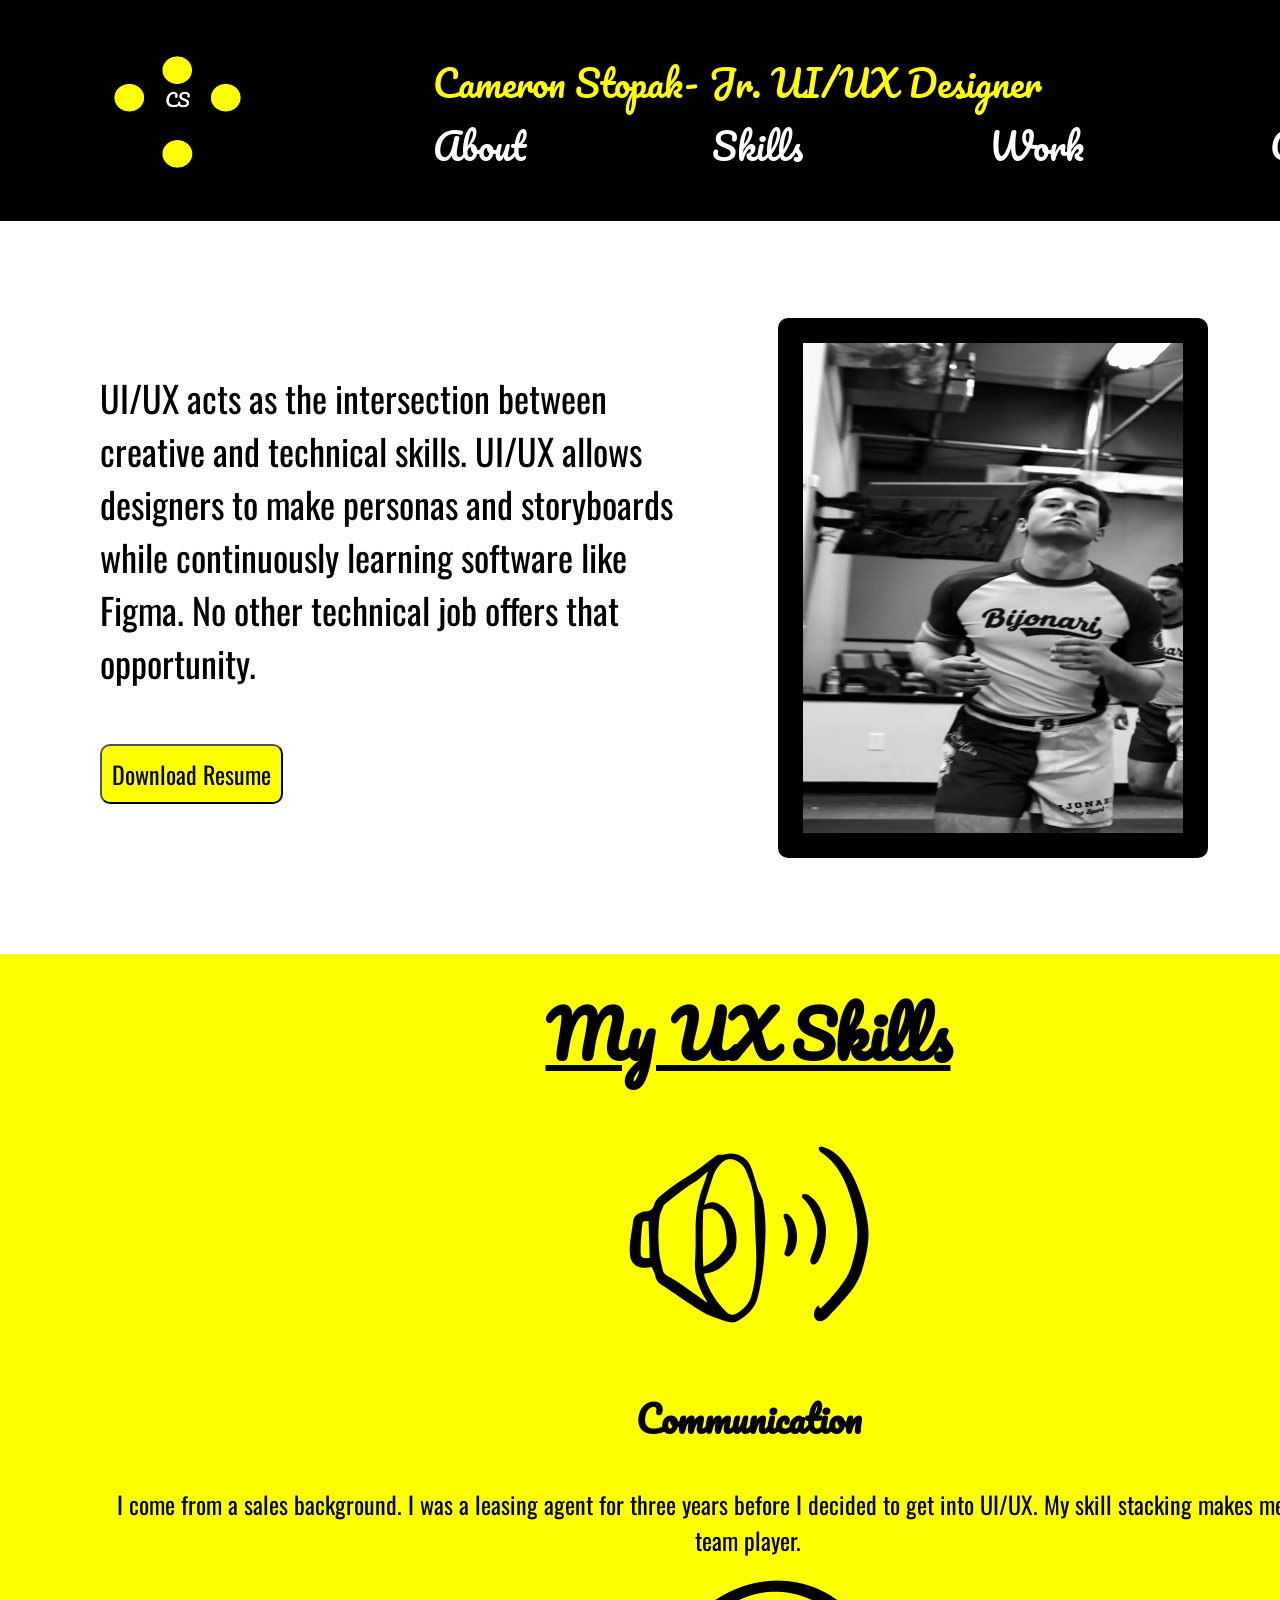
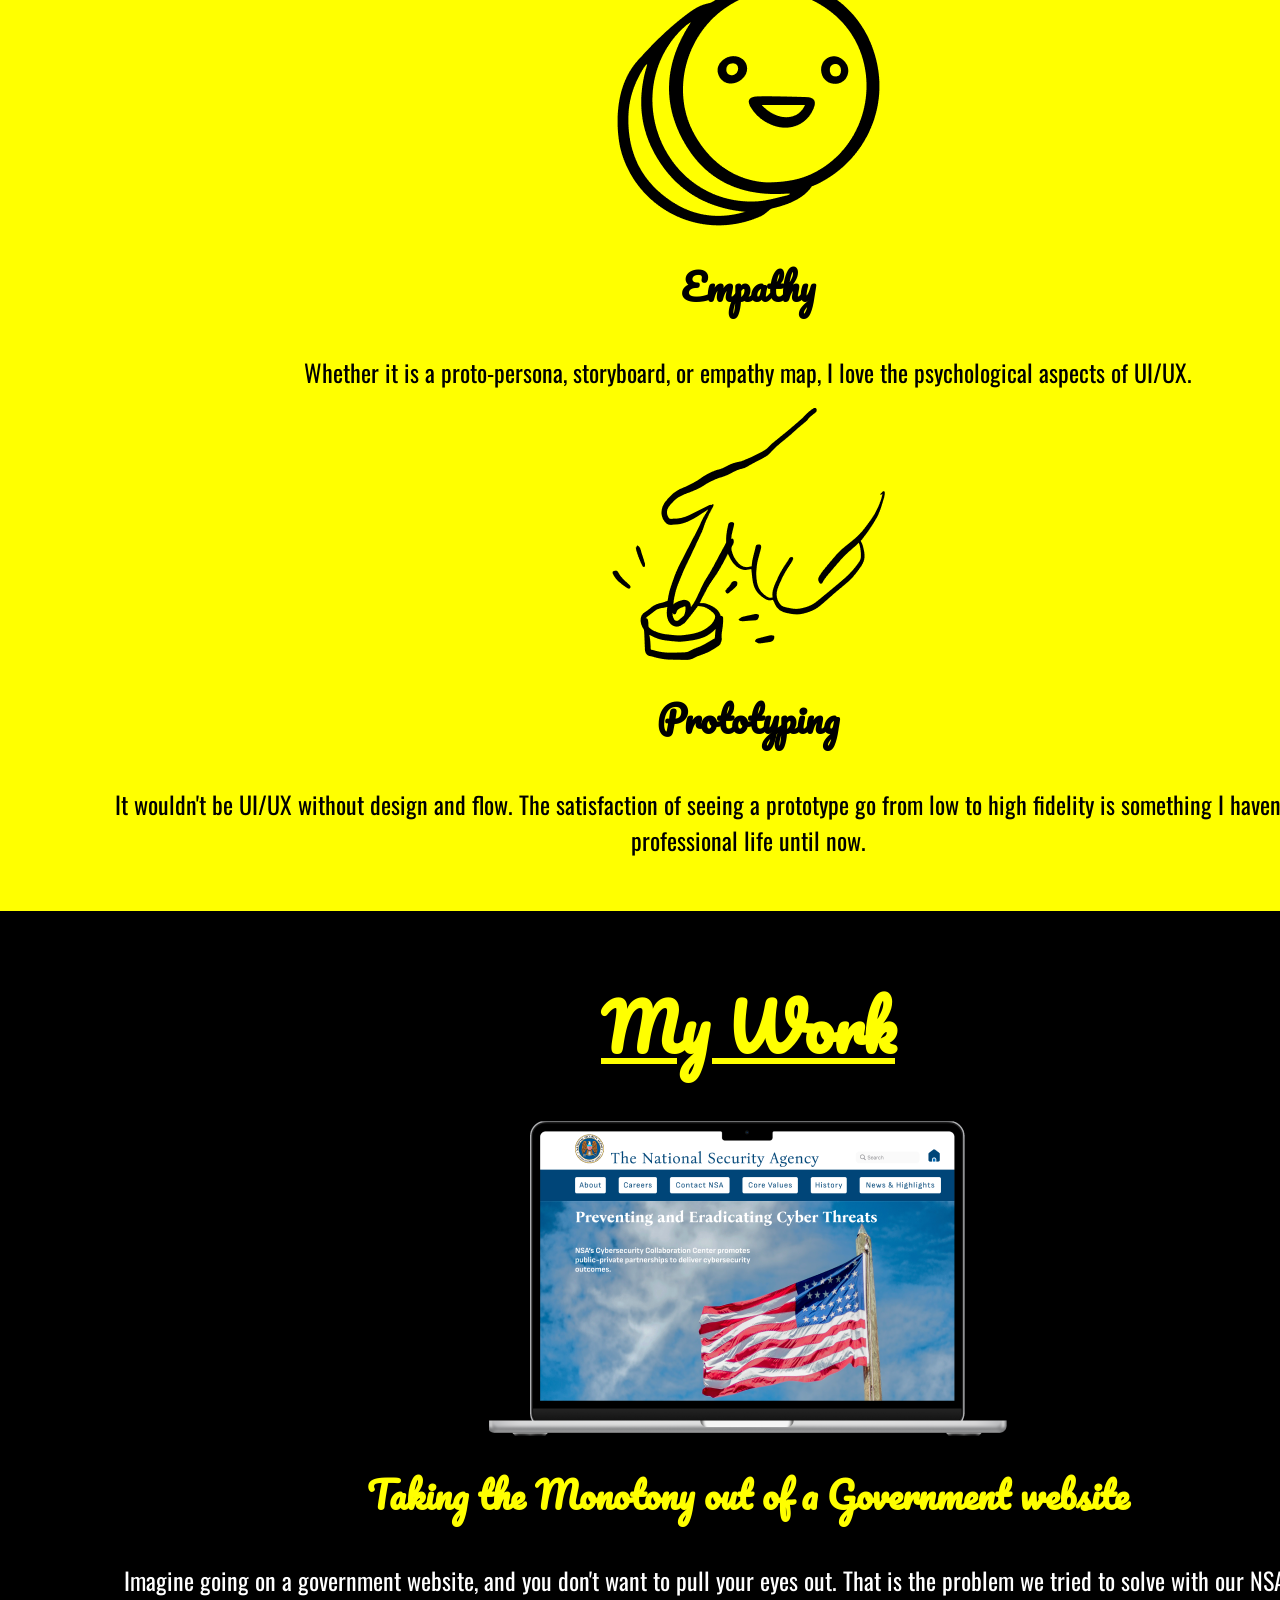
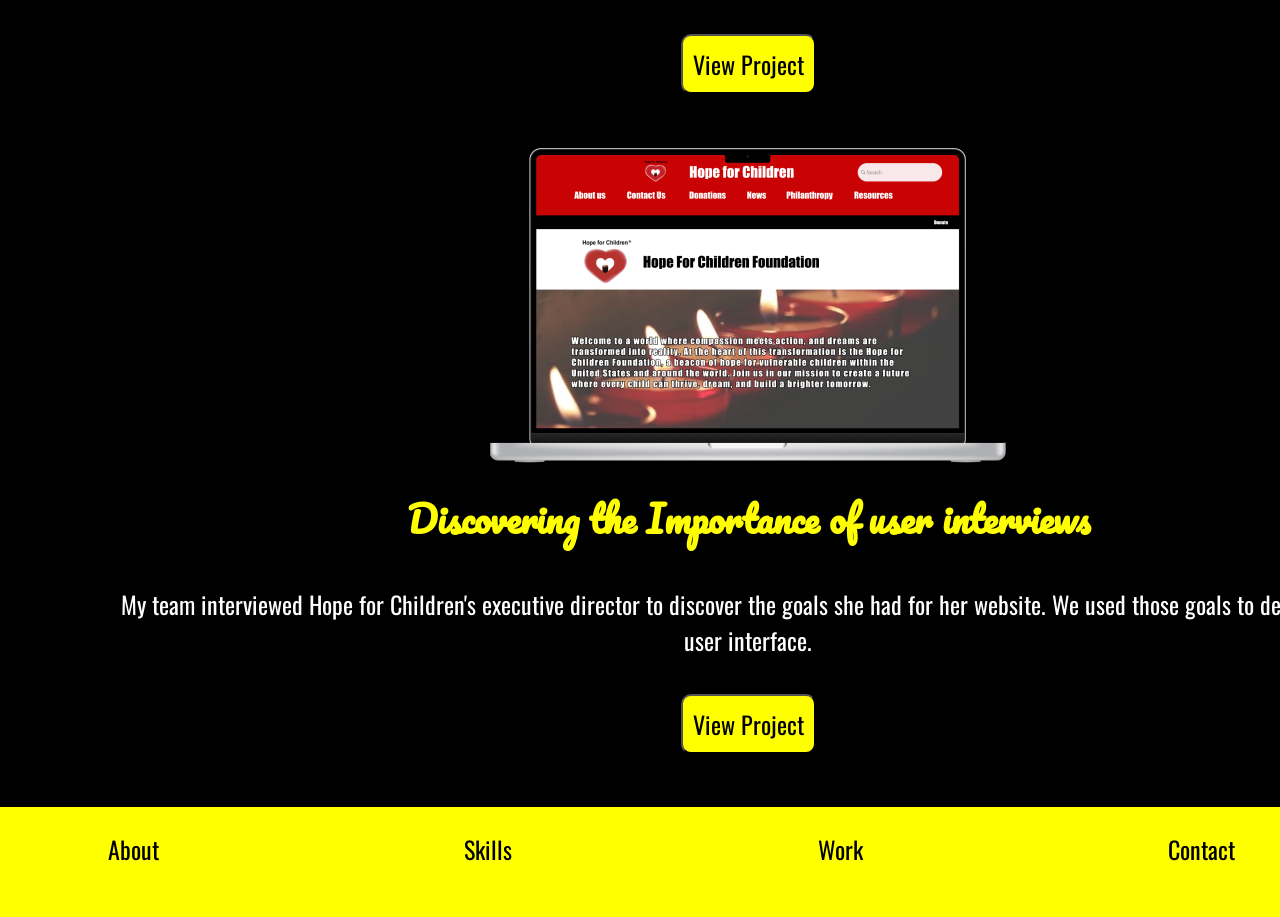
==== index.html @ 3a2533e3 "copy and paste" ====
<!DOCTYPE html>
<html>
    <head>
    <title>Portfolio</title>
<link rel="stylesheet" href="CSS/style.css">
<link rel="preconnect" href="https://fonts.googleapis.com">
<link rel="preconnect" href="https://fonts.gstatic.com" crossorigin>
<link href="https://fonts.googleapis.com/css2?family=Oswald:wght@200..700&family=Pacifico&display=swap" rel="stylesheet">
<link rel="preconnect" href="https://fonts.googleapis.com">
<link rel="preconnect" href="https://fonts.gstatic.com" crossorigin>
<link href="https://fonts.googleapis.com/css2?family=Oswald:wght@200..700&display=swap" rel="stylesheet">
</head>

<body>
    <header
    <div class="navigation">
        <div class="inline-block Logo">
            <img src="Images/Logo.png" width="139" height="139">
        </div>

    <nav>
        <h0>Cameron Stopak- Jr. UI/UX Designer</h0>
        <ul> 
            <li>About</li>
            <li>Skills</li>
            <li>Work</li>
            <li>Contact</li>
        </ul>
    </nav>
</div>
</header>



<section class="HeroContainer">
    <div class= "HeroPar">
        <p>UI/UX acts as the intersection between creative and technical skills. UI/UX allows designers to make personas and storyboards while continuously learning software like Figma. No other technical job offers that opportunity. </p>
        <br>
        <button class= "downloadResume">Download Resume</button>
    </div>
    
    <div class="HeroImg">
        <img src="Images/Bijonari_Pic.jpg" width="380" height="490">
    </div>
</section>





<section class="mySkills">
    <div class="skillsContainer">
        <div>
            <h2>My UX Skills</h2>
            <img src="Images/Image Box 1.png">
            <h3>Communication</h3>
            <br>
            <p>I come from a sales background. I was a leasing agent for three years before I decided to get into UI/UX. My skill stacking makes me a dynamic team player.</p>
        </div>

<div>
    <img src="Images/Image Box 2.png">
    <h3>Empathy</h3>
    <br>
    <p1>Whether it is a proto-persona, storyboard, or empathy map, I love the psychological aspects of UI/UX.</p1>
</div>
    
<div>
    <img src="Images/Image Box 3.png">
    <h3>Prototyping</h3>
    <br>
    <p2>It wouldn't be UI/UX without design and flow. The satisfaction of seeing a prototype go from low to high fidelity is something I haven't had in my professional life until now.</p2>
</div>
<br>
</section>

<section class="myWork">
    <div class="workContainer">
        <div>
            <br>
            <h1>My Work</h1>
            <br>
            <br>
            <img src="Images/Project Image 1.png">
            <h4>Taking the Monotony out of a Government website</h4>
            <br>
            <p>Imagine going on a government website, and you don't want to pull your eyes out. That is the problem we tried to solve with our NSA redesign.</p>
            <br>
            <button class= "viewproject"> View Project</button>
        </div>
        <br>

<div>
    <img src="Images/Project Image 2.png">
    <h4>Discovering the Importance of user interviews</h4>
    <br>
    <p>My team interviewed Hope for Children's executive director to discover the goals she had for her website. We used those goals to design a new user interface.</p>
    <br>
    <button class= "viewproject"> View Project</button>
</div>
<br>
</section>

<footer>
    <ul>
        <li>About</li>
        <br>
        <li>Skills</li>
        <br>
        <li>Work</li>
        <br>
        <li>Contact</li>
        <br>
      </ul>
</footer>

</body>
</html>
---- CSS/style.css ----
.pacifico-regular {
  font-family: "Pacifico", cursive;
  font-weight: 400;
  font-style: normal;
}

.oswald-<uniquifier> {
  font-family: "Oswald", sans-serif;
  font-optical-sizing: auto;
  font-weight: <weight>;
  font-style: normal;
}

*{
margin: 0;
padding: 0;
}
body{
width: 100%;
}
.inline-block {
    display: inline-block;
    vertical-align: top;
    text-align: center;
  }
  

  .Logo{
    width: 139px;
    height: 139px;
    margin: 0 186px 0 0;
    text-align: center;
}
.navigation{
display: flex;

}
.ul{
  display: flex;
  justify-content: center;
    width: 50%;
    align-items: center;
    text-align: center;
}

footer{
background-color: yellow;
padding: 24px 120px 50px 108px;
width: 100%;
color: black;
align-items: center;
font-size: 24px;
font-family:Oswald;
}


ul{
display: flex;
justify-content: space-between;
list-style:none;

}

header{
background-color: black;
padding: 24px 120px 17px 108px;
width: 100%;
height: 180px;
color: white;
display:flex;
align-items: center;
font-family: Pacifico;
}

nav{
width: 100%;
font-size: 36px;
}

h1{
font-size: 36px;
height: 63px;
color: #fff;
}

.HeroContainer {
  display:flex;
  align-items: center;
  width: 1208px;
  padding-top: 50px;
  padding-bottom: 50px;
}


.HeroPar{
  font-size: 36px;
  padding:100px;
  font-family:Oswald ;
}

.downloadResume{
      align-items: center;
      gap: 10px;
      padding: 10px;
      border-radius: 10px;
      background-color: #ff0;
    color: #000;
    font-size: 24px;
    font-family:Oswald ;
  }

.HeroImg{
    width: 380px;
    height: 490px;
    border: solid 25px #000;
    text-align: right;
    border-radius: 10px;
  }



.skillsContainer{
  text-align: center;
  font-size: 24px;
  justify-content: space-evenly;
  background-color: #ff0;
  width: 100%;
  padding: 24px 120px 17px 108px;
  font-family:Oswald;
}
@media screen and (max-width: 800px) {
  .skillsContainer {
    width: 100%;
  }
}


.viewproject{
  align-items: center;
      gap: 10px;
      padding: 10px;
      border-radius: 10px;
      background-color: #ff0;
      font-size: 24px;
      font-family: Oswald;
    color: #000;
}

.workContainer{
  text-align: center;
  justify-content: space-evenly;
  background-color: black;
  width: 100%;
  padding: 24px 120px 17px 108px;
  color: white;
  font-size:24px;
  font-family:Oswald;
}
@media screen and (max-width: 800px) {
  .workContainer {
    width: 100%;
  }
}
h1{
font-size: 64px;
text-decoration: underline;
font-family:Pacifico;
color: #ff0;
}
h2{
font-size: 64px;
text-decoration: underline;
font-family:Pacifico;
}

h3{
  font-size: 36px;
  font-family:Pacifico;
  color: #000;

}

h4{
font-size: 36px;
font-family:Pacifico;
color: #ff0;
}

h0{
  font-size: 36px;
  color: #ff0;
}
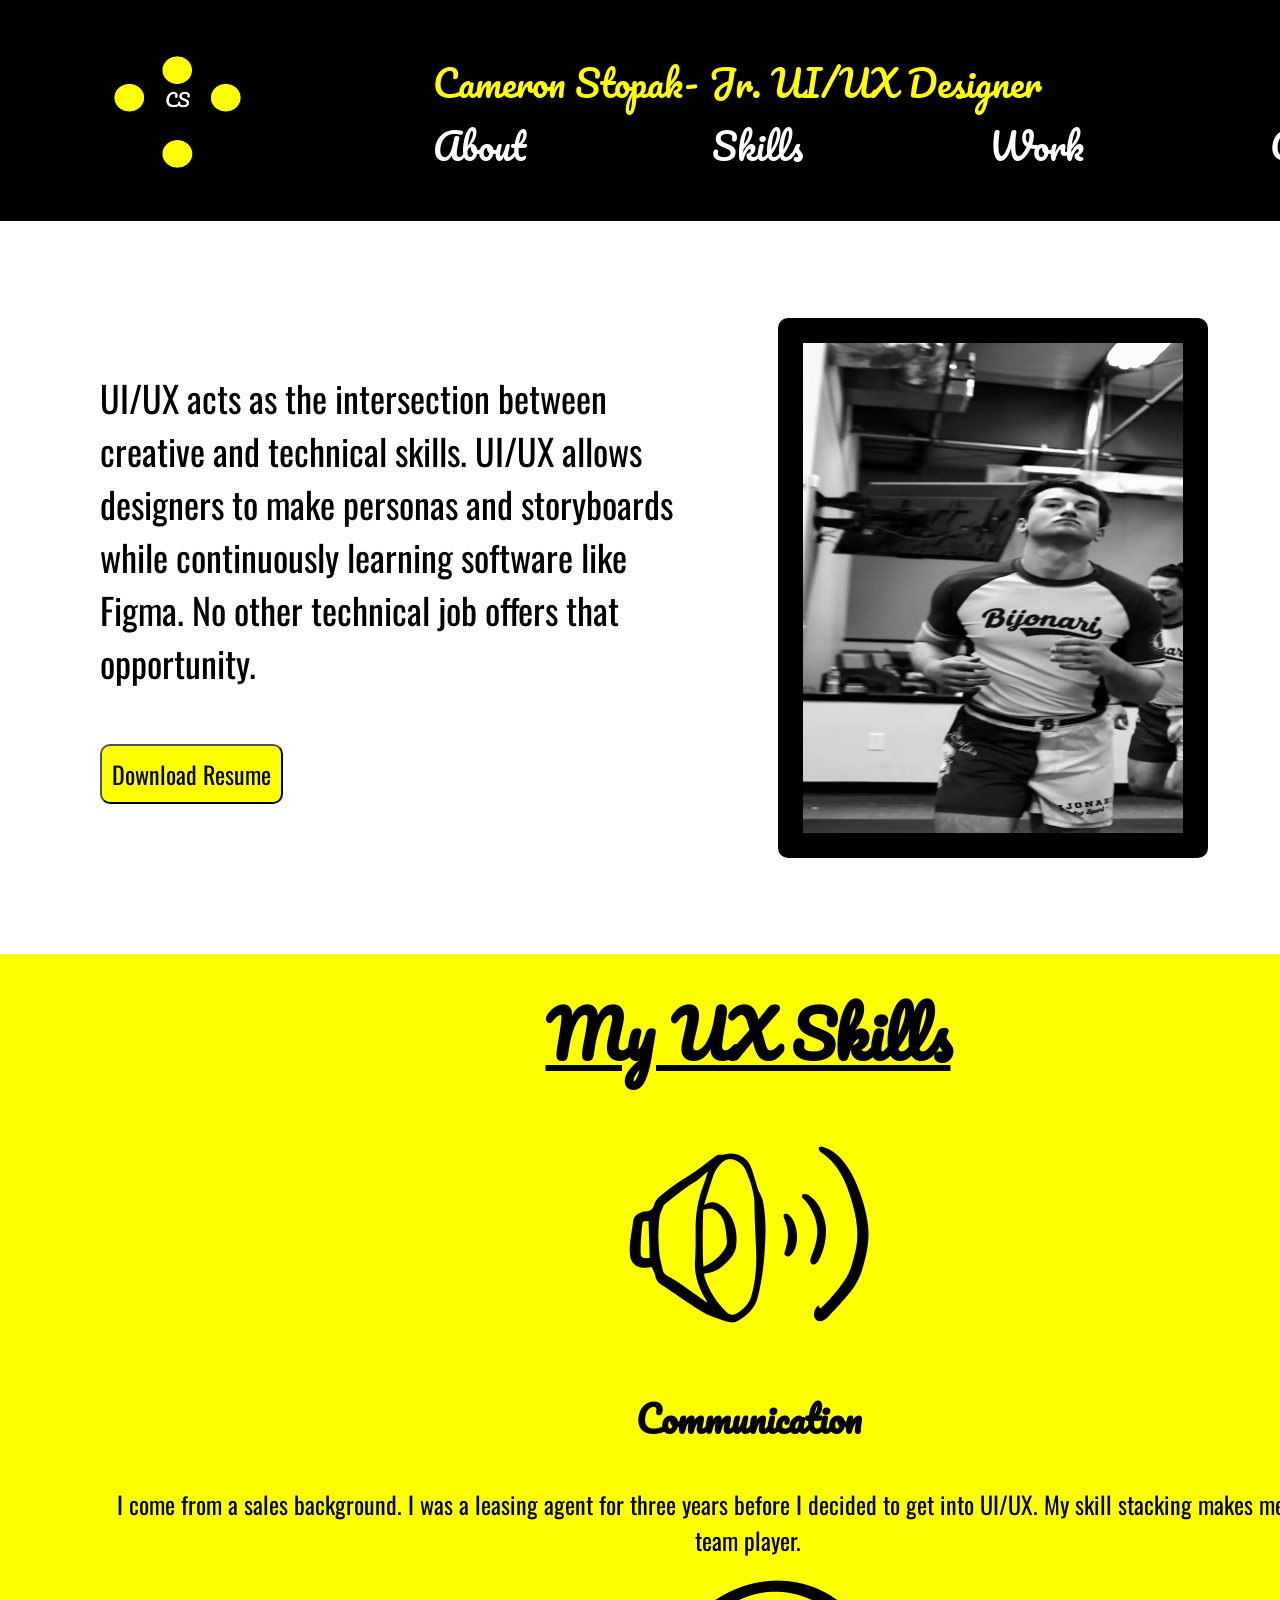
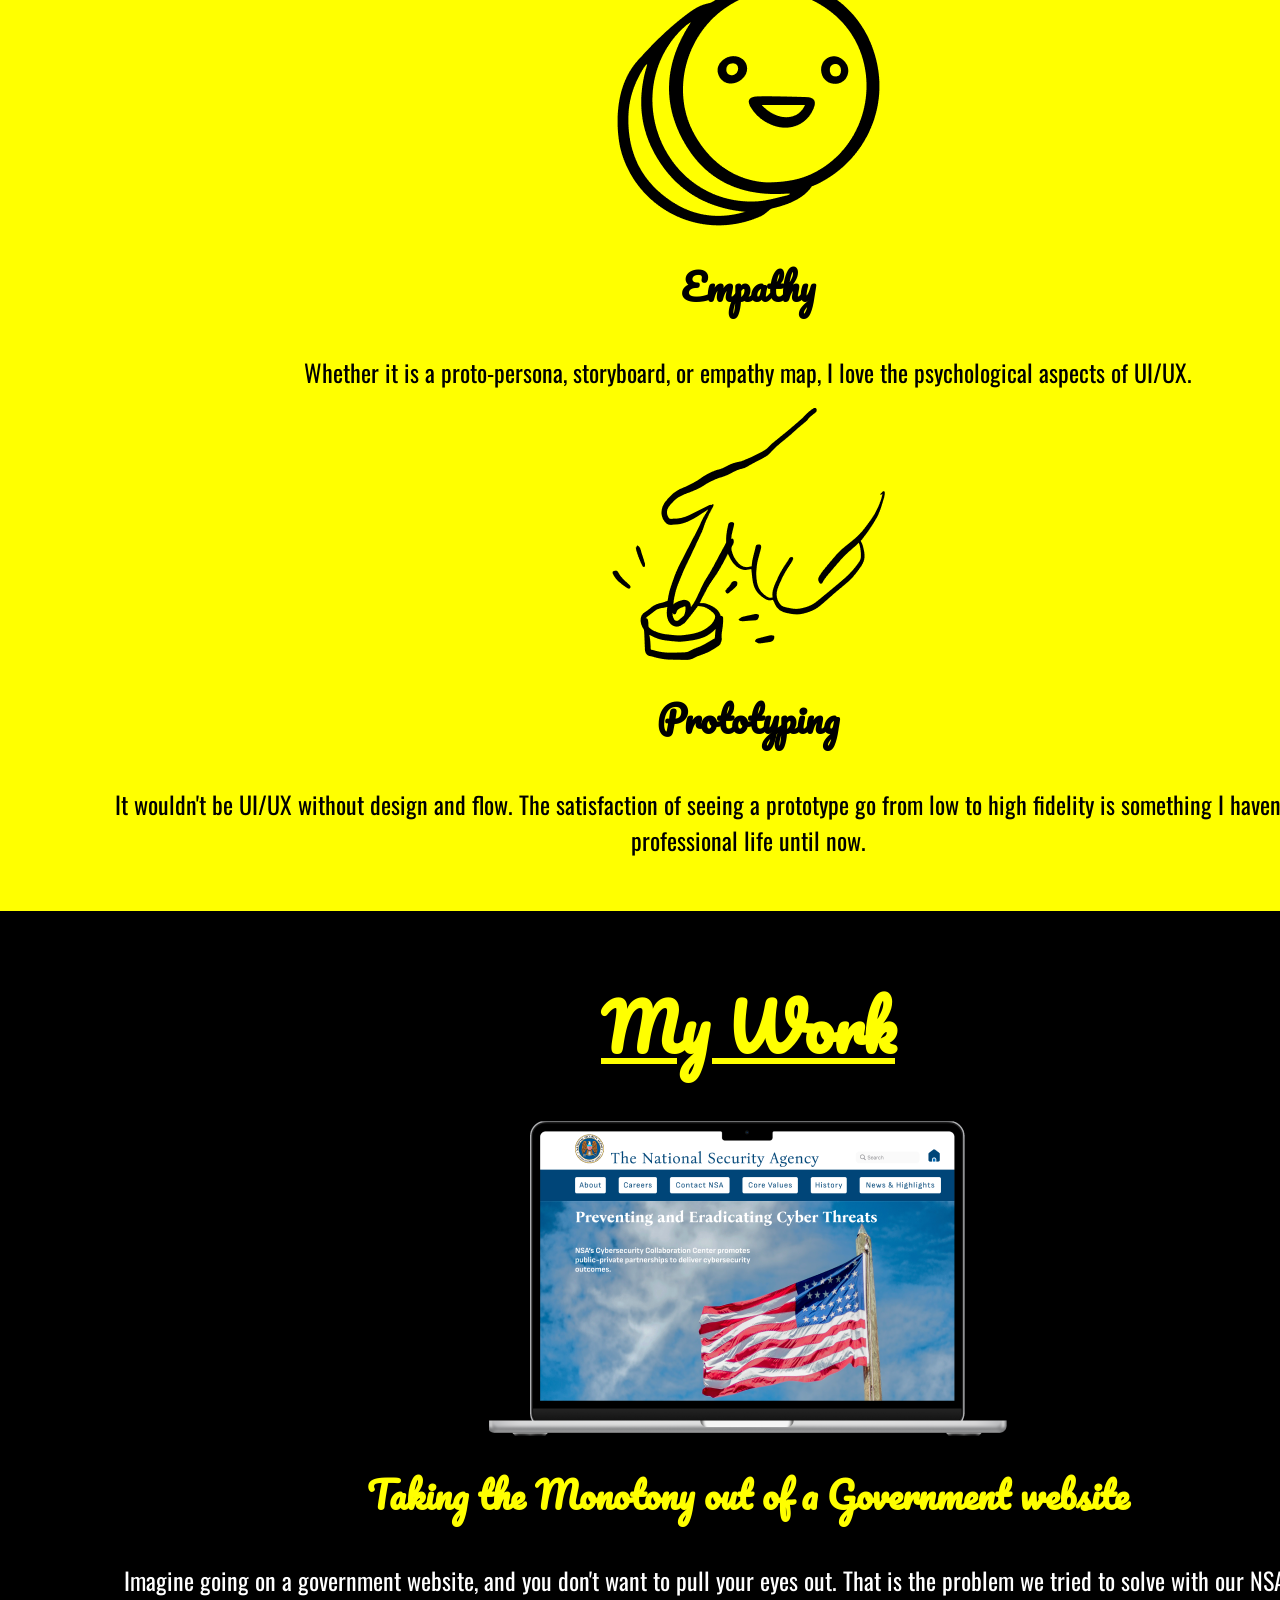
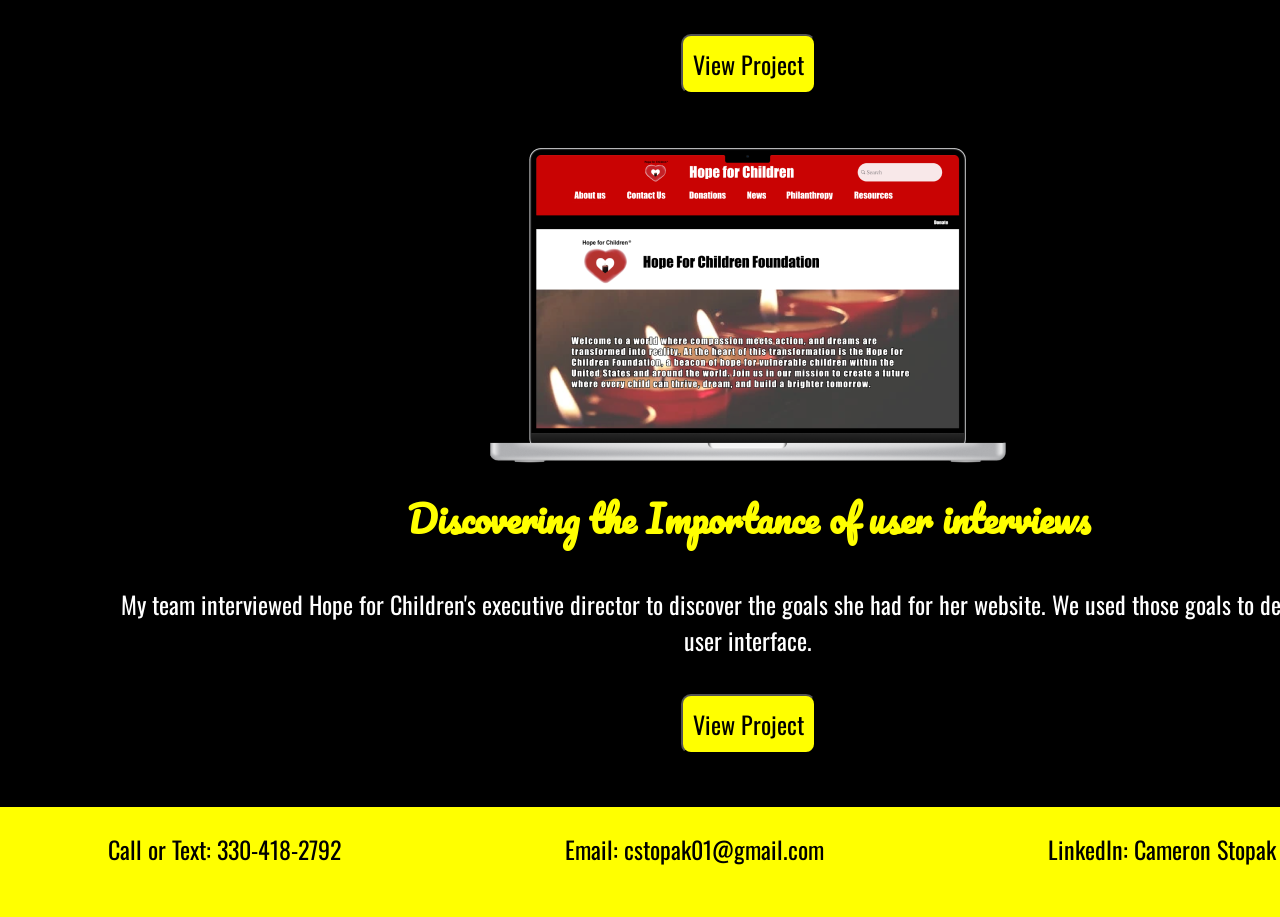
==== commit d618d021: "Contact Iteration" ====
--- a/index.html
+++ b/index.html
@@ -103,13 +103,11 @@
 
 <footer>
     <ul>
-        <li>About</li>
+        <li>Call or Text: 330-418-2792</li>
         <br>
-        <li>Skills</li>
+        <li>Email: cstopak01@gmail.com</li>
         <br>
-        <li>Work</li>
-        <br>
-        <li>Contact</li>
+        <li>LinkedIn: Cameron Stopak</li>
         <br>
       </ul>
 </footer>
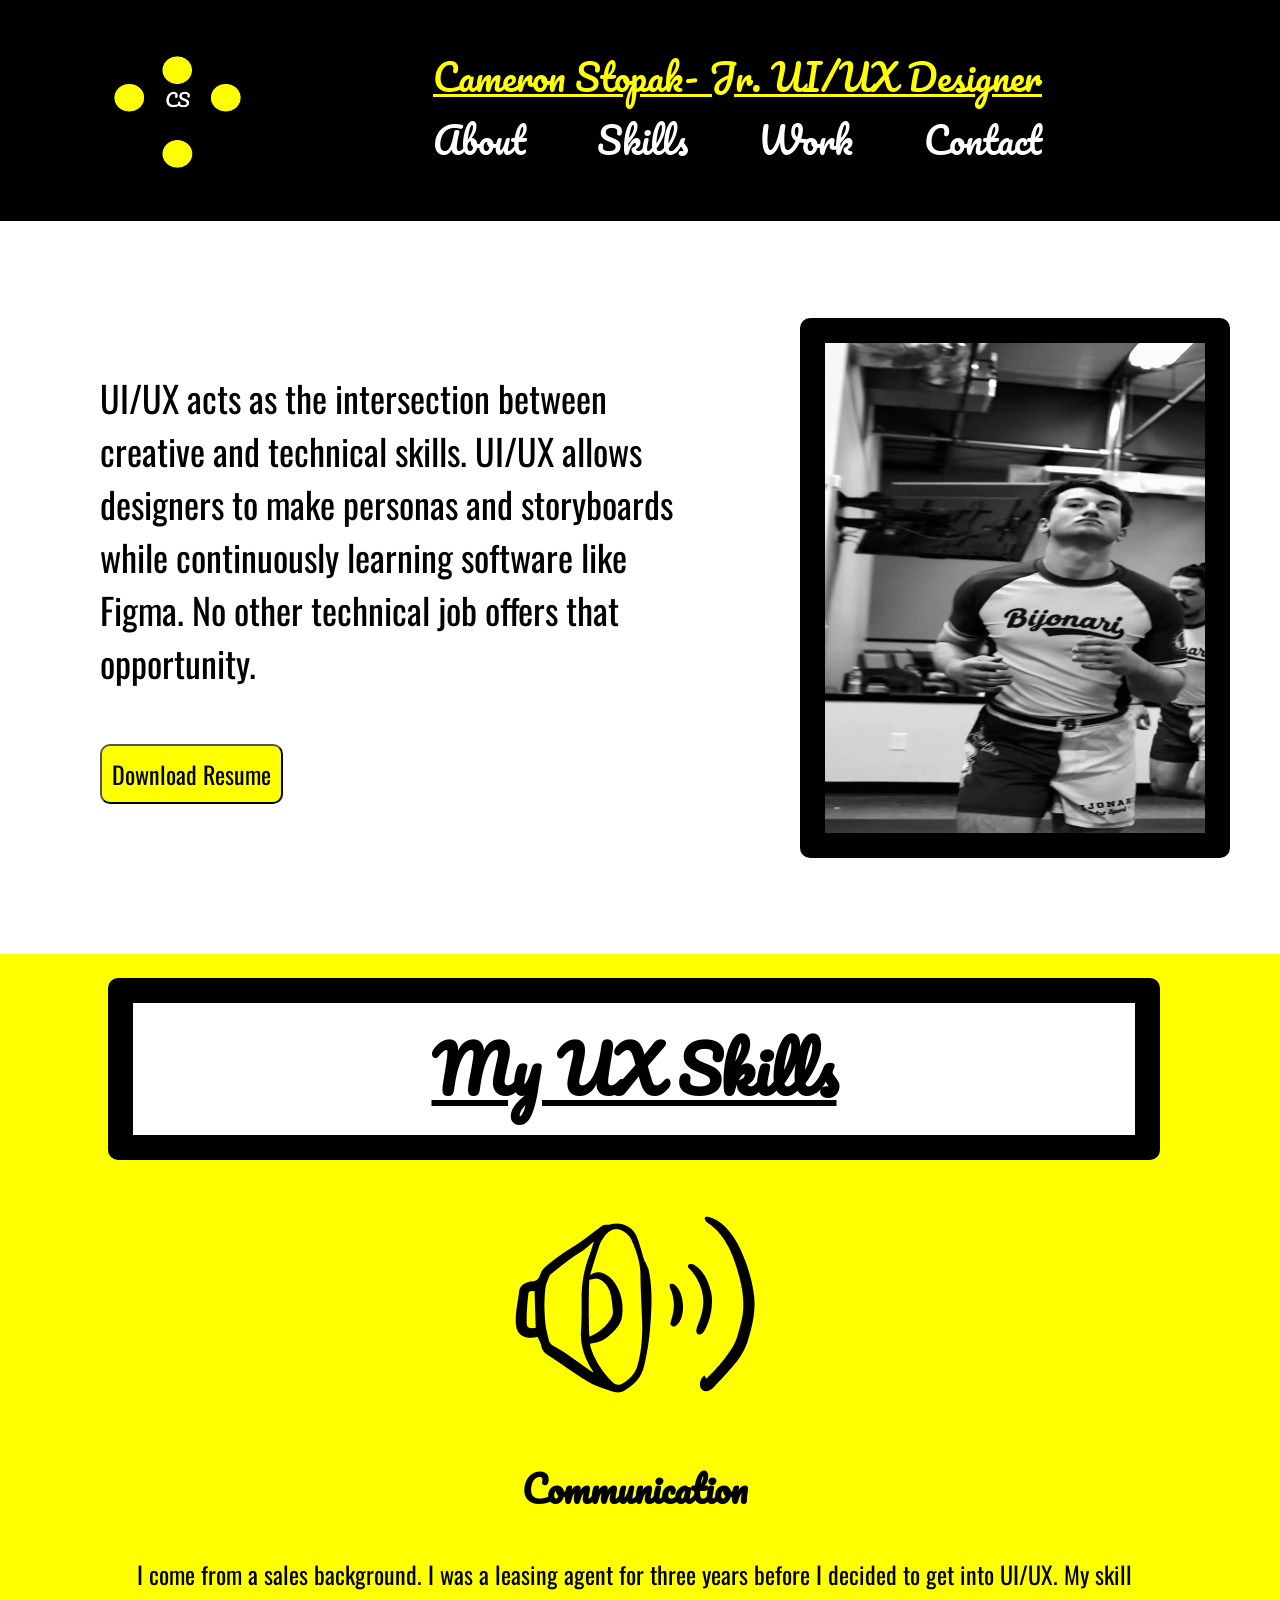
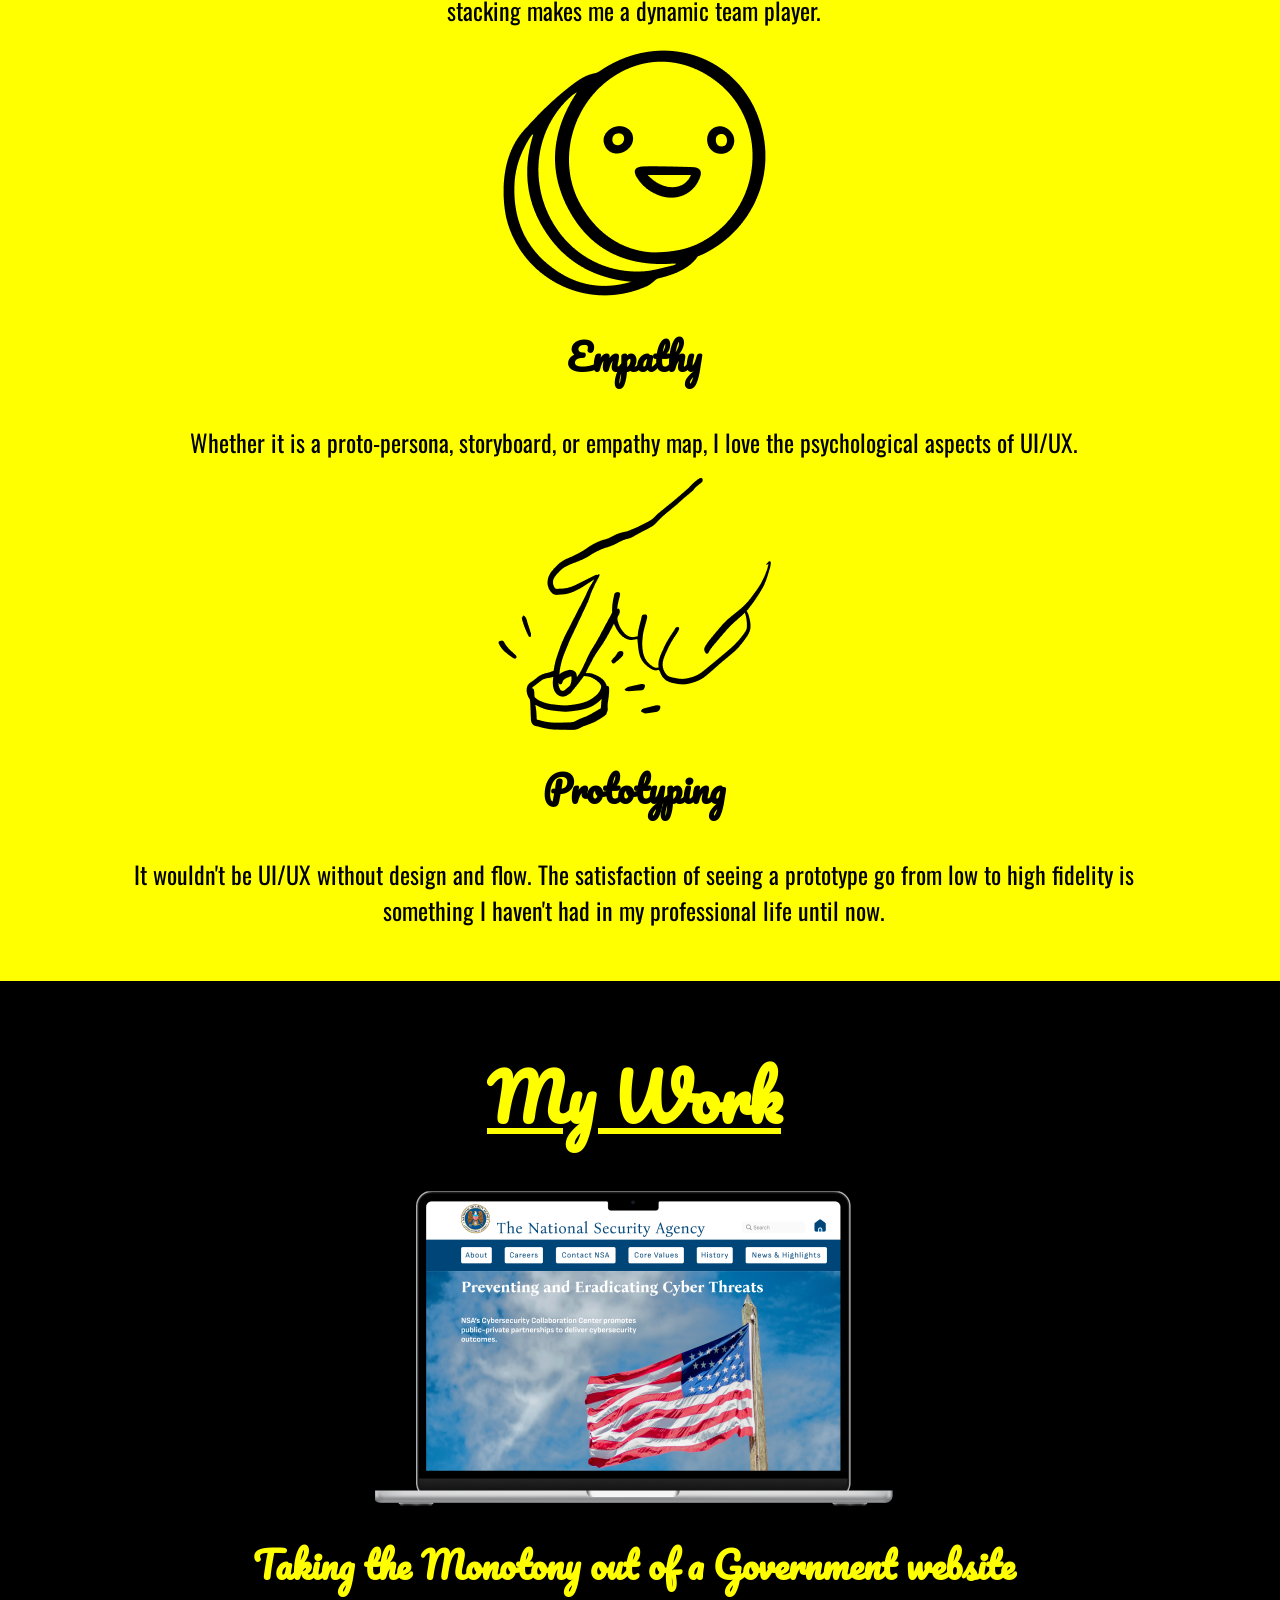
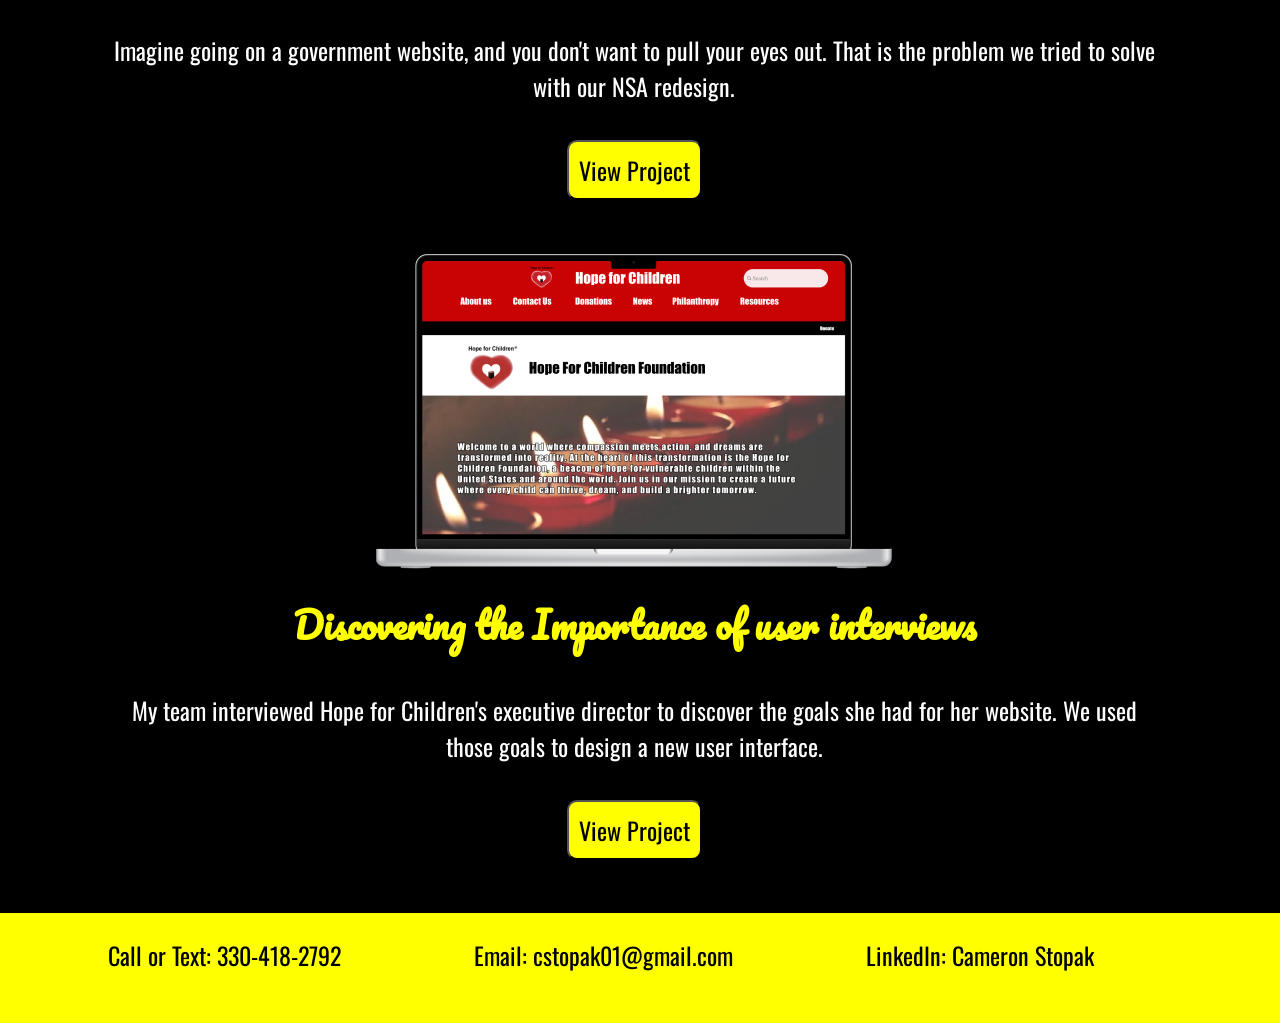
==== commit 6aa5ac86: "Final JS" ====
--- a/index.html
+++ b/index.html
@@ -12,7 +12,7 @@
 </head>
 
 <body>
-    <header
+    <header>
     <div class="navigation">
         <div class="inline-block Logo">
             <img src="Images/Logo.png" width="139" height="139">
@@ -21,17 +21,17 @@
     <nav>
         <h0>Cameron Stopak- Jr. UI/UX Designer</h0>
         <ul> 
-            <li>About</li>
-            <li>Skills</li>
-            <li>Work</li>
-            <li>Contact</li>
+            <li id="About">About</li>
+            <li id="Skills">Skills</li>
+            <li id="Work">Work</li>
+            <li id="Contact">Contact</li>
         </ul>
     </nav>
 </div>
 </header>
 
 
-
+<section id="HeroContainer"></section>
 <section class="HeroContainer">
     <div class= "HeroPar">
         <p>UI/UX acts as the intersection between creative and technical skills. UI/UX allows designers to make personas and storyboards while continuously learning software like Figma. No other technical job offers that opportunity. </p>
@@ -47,7 +47,7 @@
 
 
 
-
+<section id="SkillsSection" class="mySkills"></section>
 <section class="mySkills">
     <div class="skillsContainer">
         <div>
@@ -74,7 +74,7 @@
 <br>
 </section>
 
-<section class="myWork">
+<section id="WorkSection" class="myWork">
     <div class="workContainer">
         <div>
             <br>
@@ -101,6 +101,7 @@
 <br>
 </section>
 
+<section id="FooterSection" class="footer"></section>
 <footer>
     <ul>
         <li>Call or Text: 330-418-2792</li>
@@ -113,4 +114,5 @@
 </footer>
 
 </body>
+<script src="js/index.js"></script><script src="https://ajax.googleapis.com/ajax/libs/jquery/3.7.1/jquery.min.js"></script>
 </html>
--- a/CSS/style.css
+++ b/CSS/style.css
@@ -33,7 +33,6 @@
 }
 .navigation{
 display: flex;
-
 }
 .ul{
   display: flex;
@@ -46,7 +45,6 @@
 footer{
 background-color: yellow;
 padding: 24px 120px 50px 108px;
-width: 100%;
 color: black;
 align-items: center;
 font-size: 24px;
@@ -64,7 +62,6 @@
 header{
 background-color: black;
 padding: 24px 120px 17px 108px;
-width: 100%;
 height: 180px;
 color: white;
 display:flex;
@@ -72,10 +69,11 @@
 font-family: Pacifico;
 }
 
+
 nav{
-width: 100%;
 font-size: 36px;
 }
+
 
 h1{
 font-size: 36px;
@@ -86,7 +84,6 @@
 .HeroContainer {
   display:flex;
   align-items: center;
-  width: 1208px;
   padding-top: 50px;
   padding-bottom: 50px;
 }
@@ -115,6 +112,7 @@
     border: solid 25px #000;
     text-align: right;
     border-radius: 10px;
+    margin-right:50px;
   }
 
 
@@ -124,7 +122,6 @@
   font-size: 24px;
   justify-content: space-evenly;
   background-color: #ff0;
-  width: 100%;
   padding: 24px 120px 17px 108px;
   font-family:Oswald;
 }
@@ -143,14 +140,12 @@
       background-color: #ff0;
       font-size: 24px;
       font-family: Oswald;
-    color: #000;
 }
 
 .workContainer{
   text-align: center;
   justify-content: space-evenly;
   background-color: black;
-  width: 100%;
   padding: 24px 120px 17px 108px;
   color: white;
   font-size:24px;
@@ -171,6 +166,10 @@
 font-size: 64px;
 text-decoration: underline;
 font-family:Pacifico;
+border:solid 25px #000;
+border-radius: 10px;
+background-color: #fff;
+padding: 10px;
 }
 
 h3{
@@ -189,4 +188,15 @@
 h0{
   font-size: 36px;
   color: #ff0;
-}+  text-decoration: underline;
+}
+
+@media screen and (max-width: 800px) {
+  .nav {
+    width: 100%;
+  }
+
+  @media screen and (max-width: 800px) {
+    .header {
+      width: 100%;
+    }
